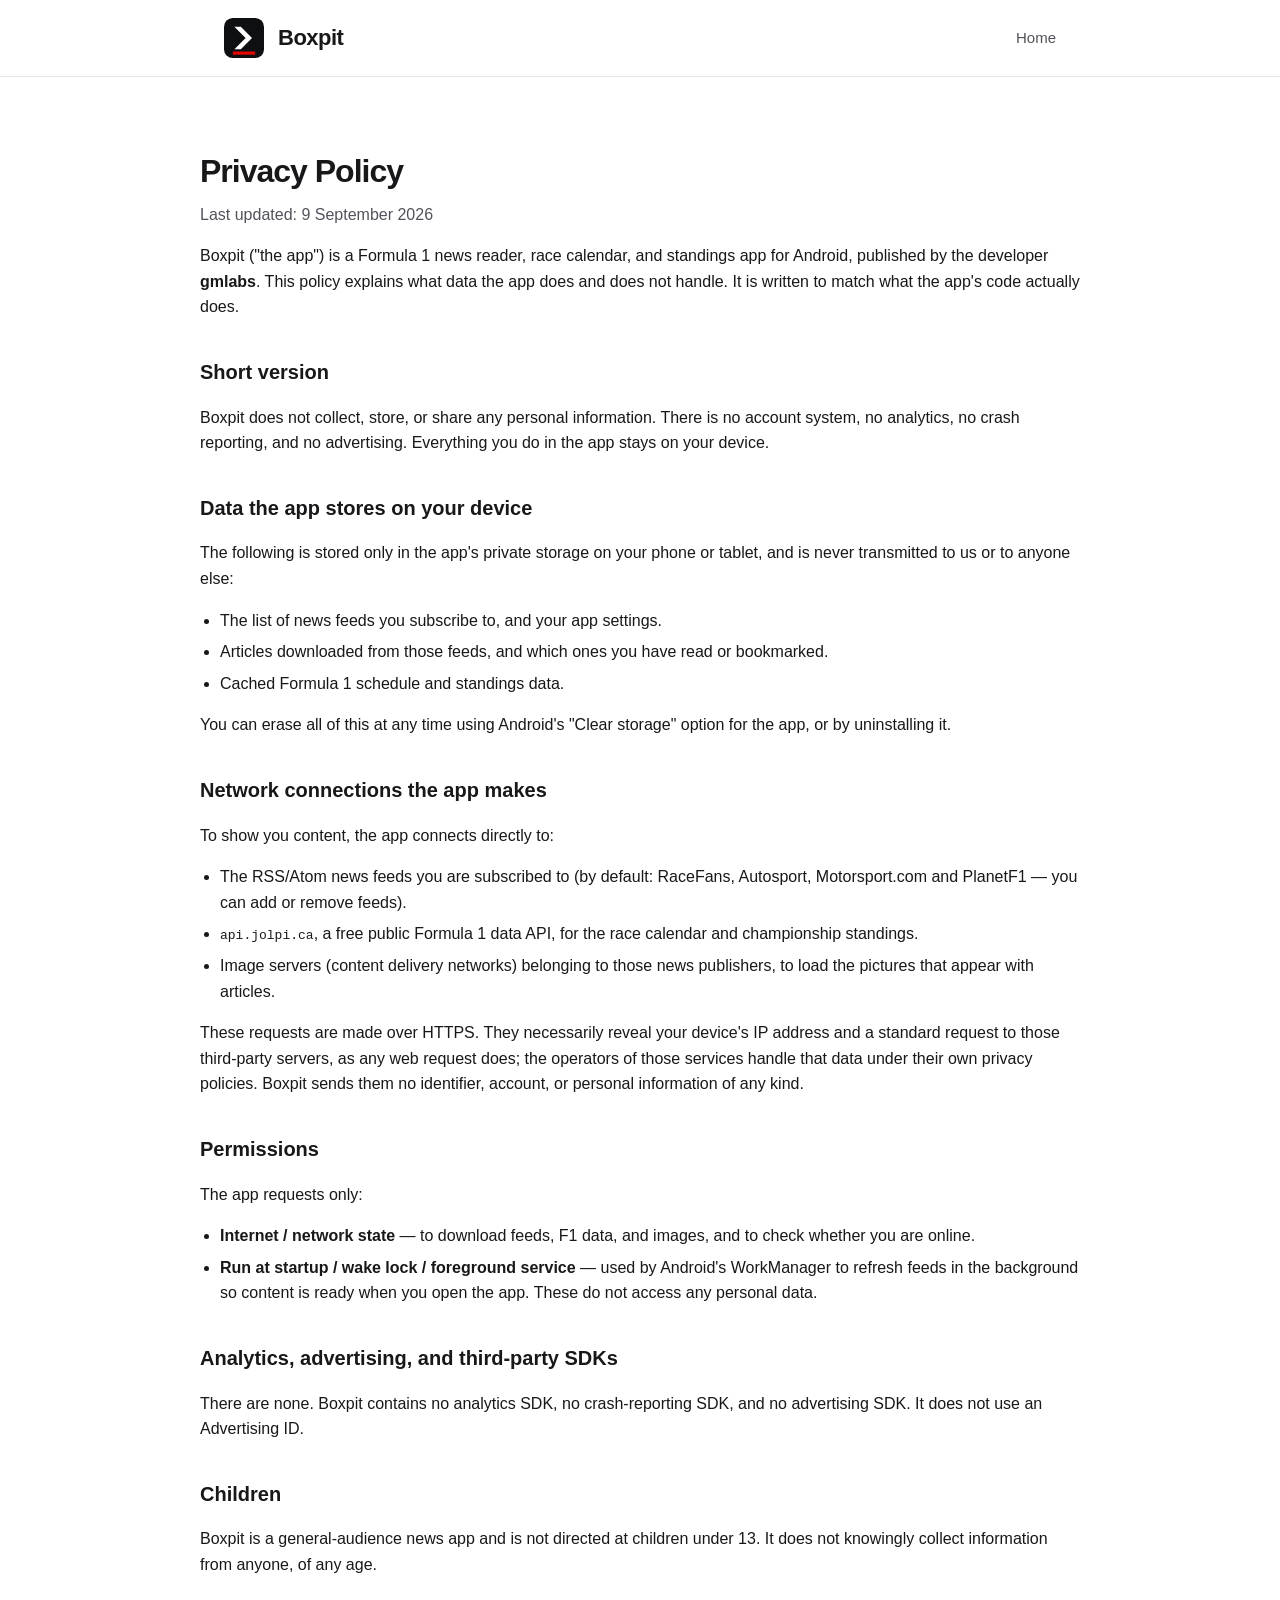
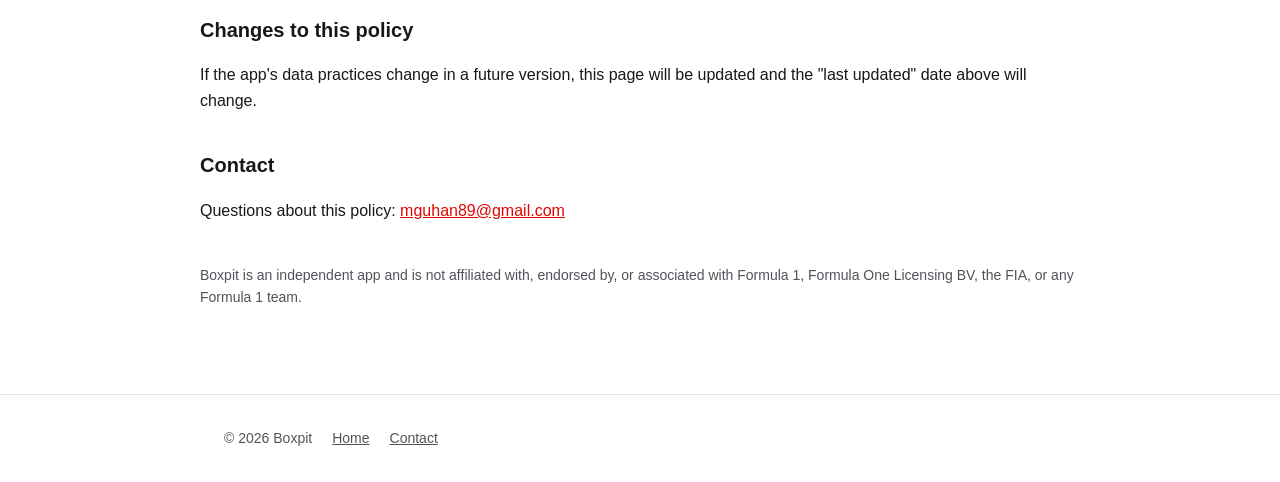
==== privacy.html @ 74173a6f "Boxpit website: landing page + privacy policy Co-Authored-By: Claude Sonnet 5 <noreply@anthropic.com" ====
<!doctype html>
<html lang="en">
<head>
<meta charset="utf-8">
<meta name="viewport" content="width=device-width, initial-scale=1">
<title>Boxpit — Privacy Policy</title>
<meta name="description" content="Boxpit's privacy policy. Boxpit collects no personal data, has no account system, and uses no analytics, crash-reporting, or advertising SDKs.">
<link rel="stylesheet" href="style.css">
<link rel="icon" href="assets/icon_512.png">
</head>
<body>

<header>
  <div class="wrap">
    <svg class="mark" viewBox="0 0 200 200" aria-hidden="true">
      <rect width="200" height="200" rx="44" fill="#0e0f10"/>
      <path d="M52 44 L108 100 L52 156 L84 156 L140 100 L84 44 Z" fill="#fff"/>
      <rect x="44" y="168" width="112" height="16" rx="4" fill="#E10600"/>
    </svg>
    <span class="brand">Boxpit</span>
    <nav><a href="index.html">Home</a></nav>
  </div>
</header>

<div class="legal wrap">
  <h1>Privacy Policy</h1>
  <p class="updated">Last updated: 9 September 2026</p>

  <p>Boxpit ("the app") is a Formula 1 news reader, race calendar, and standings app for
     Android, published by the developer <strong>gmlabs</strong>. This policy explains what
     data the app does and does not handle. It is written to match what the app's code
     actually does.</p>

  <h2>Short version</h2>
  <p>Boxpit does not collect, store, or share any personal information. There is no account
     system, no analytics, no crash reporting, and no advertising. Everything you do in the
     app stays on your device.</p>

  <h2>Data the app stores on your device</h2>
  <p>The following is stored only in the app's private storage on your phone or tablet, and
     is never transmitted to us or to anyone else:</p>
  <ul>
    <li>The list of news feeds you subscribe to, and your app settings.</li>
    <li>Articles downloaded from those feeds, and which ones you have read or bookmarked.</li>
    <li>Cached Formula 1 schedule and standings data.</li>
  </ul>
  <p>You can erase all of this at any time using Android's "Clear storage" option for the
     app, or by uninstalling it.</p>

  <h2>Network connections the app makes</h2>
  <p>To show you content, the app connects directly to:</p>
  <ul>
    <li>The RSS/Atom news feeds you are subscribed to (by default: RaceFans, Autosport,
        Motorsport.com and PlanetF1 — you can add or remove feeds).</li>
    <li><code>api.jolpi.ca</code>, a free public Formula 1 data API, for the race calendar and
        championship standings.</li>
    <li>Image servers (content delivery networks) belonging to those news publishers, to load
        the pictures that appear with articles.</li>
  </ul>
  <p>These requests are made over HTTPS. They necessarily reveal your device's IP address and
     a standard request to those third-party servers, as any web request does; the operators
     of those services handle that data under their own privacy policies. Boxpit sends them no
     identifier, account, or personal information of any kind.</p>

  <h2>Permissions</h2>
  <p>The app requests only:</p>
  <ul>
    <li><strong>Internet / network state</strong> — to download feeds, F1 data, and images,
        and to check whether you are online.</li>
    <li><strong>Run at startup / wake lock / foreground service</strong> — used by Android's
        WorkManager to refresh feeds in the background so content is ready when you open the
        app. These do not access any personal data.</li>
  </ul>

  <h2>Analytics, advertising, and third-party SDKs</h2>
  <p>There are none. Boxpit contains no analytics SDK, no crash-reporting SDK, and no
     advertising SDK. It does not use an Advertising ID.</p>

  <h2>Children</h2>
  <p>Boxpit is a general-audience news app and is not directed at children under 13. It does
     not knowingly collect information from anyone, of any age.</p>

  <h2>Changes to this policy</h2>
  <p>If the app's data practices change in a future version, this page will be updated and the
     "last updated" date above will change.</p>

  <h2>Contact</h2>
  <p>Questions about this policy: <a href="mailto:mguhan89@gmail.com">mguhan89@gmail.com</a></p>

  <p style="margin-top:40px; color:var(--muted); font-size:14px;">Boxpit is an independent app
     and is not affiliated with, endorsed by, or associated with Formula 1, Formula One
     Licensing BV, the FIA, or any Formula 1 team.</p>
</div>

<footer>
  <div class="wrap">
    <span>&copy; <span id="y">2026</span> Boxpit</span>
    <a href="index.html">Home</a>
    <a href="mailto:mguhan89@gmail.com">Contact</a>
  </div>
</footer>

<script>document.getElementById('y').textContent = new Date().getFullYear();</script>
</body>
</html>
---- style.css ----
/* Boxpit site — shared styles */
:root {
  --red: #E10600;
  --bg: #ffffff;
  --surface: #f4f4f5;
  --text: #18181b;
  --muted: #52525b;
  --border: #e4e4e7;
  --carbon: #161719;
}
@media (prefers-color-scheme: dark) {
  :root {
    --bg: #0c0d0e;
    --surface: #161719;
    --text: #f4f4f5;
    --muted: #a1a1aa;
    --border: #27272a;
  }
}

* { box-sizing: border-box; }
html { scroll-behavior: smooth; }
body {
  margin: 0;
  font-family: -apple-system, BlinkMacSystemFont, "Segoe UI", Roboto, Helvetica, Arial, sans-serif;
  background: var(--bg);
  color: var(--text);
  line-height: 1.6;
}
a { color: var(--red); }

.wrap { max-width: 880px; margin: 0 auto; padding: 0 24px; }

/* header */
header {
  border-bottom: 1px solid var(--border);
  background: var(--bg);
}
header .wrap {
  display: flex; align-items: center; gap: 14px;
  padding-top: 18px; padding-bottom: 18px;
}
.mark { width: 40px; height: 40px; flex: 0 0 40px; }
.brand { font-weight: 800; font-size: 22px; letter-spacing: -0.5px; }
header nav { margin-left: auto; display: flex; gap: 22px; font-size: 15px; }
header nav a { color: var(--muted); text-decoration: none; }
header nav a:hover { color: var(--text); }

/* hero */
.hero {
  background: radial-gradient(circle at 25% 20%, #2b2f33 0%, var(--carbon) 55%, #0c0d0e 100%);
  color: #fff;
  padding: 72px 0 64px;
  border-bottom: 4px solid var(--red);
}
.hero h1 { font-size: clamp(32px, 6vw, 52px); margin: 0 0 14px; letter-spacing: -1.5px; }
.hero p { font-size: clamp(16px, 2.5vw, 20px); color: #c9ccd1; max-width: 620px; margin: 0 0 28px; }
.badge {
  display: inline-block; padding: 12px 22px; border-radius: 999px;
  background: #fff; color: var(--carbon); font-weight: 700; text-decoration: none;
}
.badge.disabled { opacity: 0.55; }
.hero small { display: block; margin-top: 12px; color: #8b8f96; }

/* sections */
section { padding: 56px 0; }
section h2 { font-size: 26px; margin: 0 0 24px; letter-spacing: -0.5px; }

.features { display: grid; grid-template-columns: repeat(auto-fit, minmax(220px, 1fr)); gap: 20px; }
.card {
  background: var(--surface); border: 1px solid var(--border);
  border-radius: 12px; padding: 20px;
}
.card h3 { margin: 0 0 6px; font-size: 17px; }
.card p { margin: 0; color: var(--muted); font-size: 15px; }

.shots { display: grid; grid-template-columns: repeat(auto-fit, minmax(160px, 1fr)); gap: 16px; }
.shots img { width: 100%; border-radius: 12px; border: 1px solid var(--border); }

/* legal page */
.legal { padding: 48px 0 72px; }
.legal h1 { font-size: 32px; letter-spacing: -1px; margin-bottom: 4px; }
.legal .updated { color: var(--muted); margin-top: 0; }
.legal h2 { font-size: 20px; margin-top: 36px; }
.legal ul { padding-left: 20px; }
.legal li { margin: 6px 0; }

/* footer */
footer {
  border-top: 1px solid var(--border);
  padding: 32px 0;
  color: var(--muted); font-size: 14px;
}
footer .wrap { display: flex; flex-wrap: wrap; gap: 8px 20px; align-items: center; }
footer a { color: var(--muted); }
footer .spacer { margin-left: auto; }
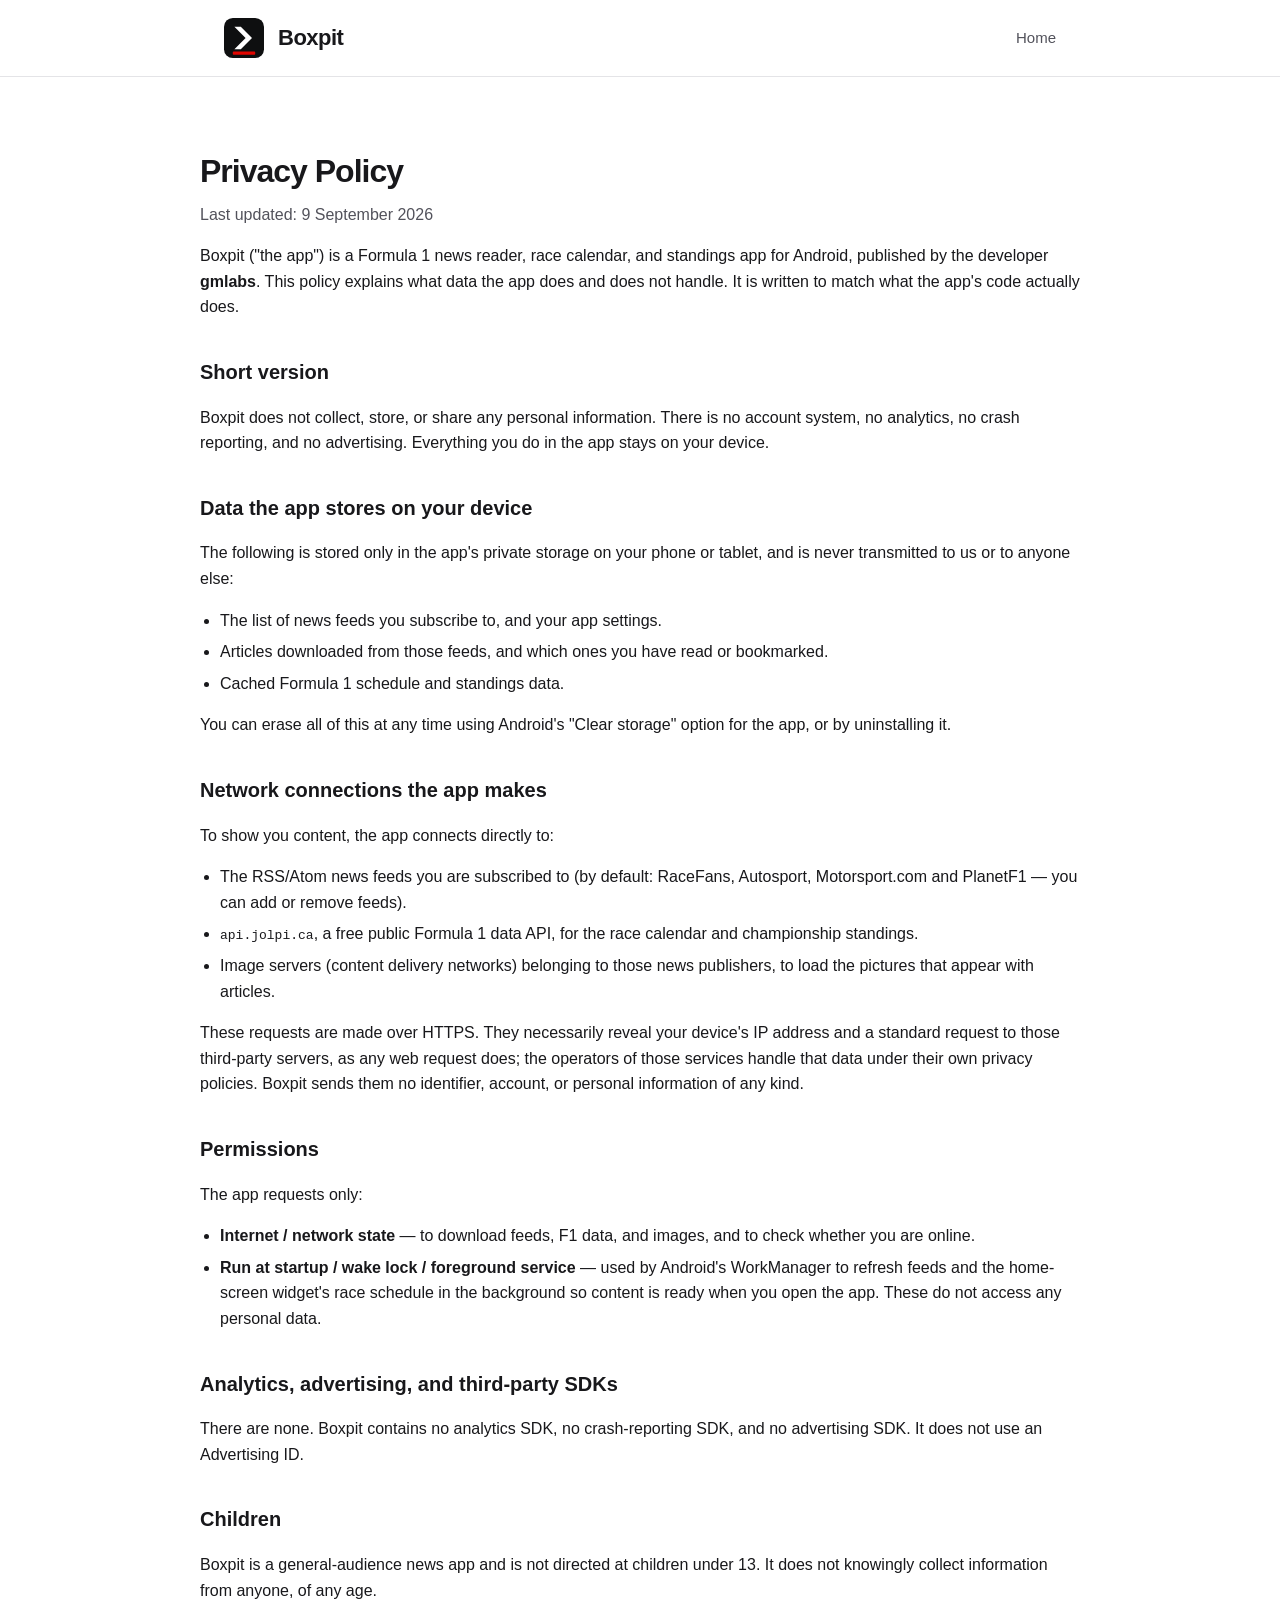
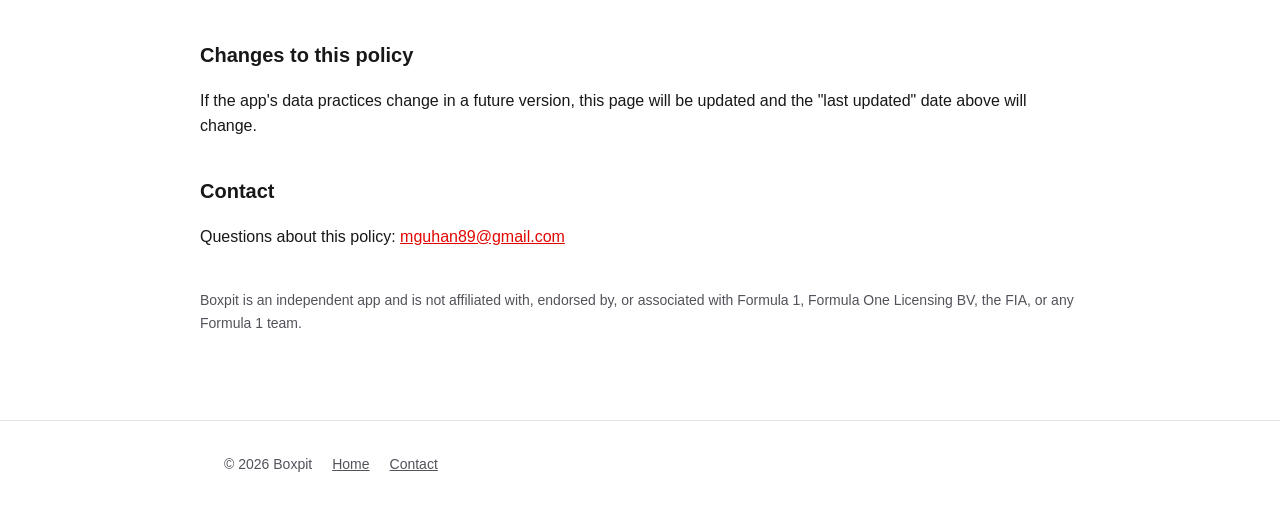
==== commit d1443560: "Refresh screenshots to the redesigned UI; note widget worker in privacy Co-Authored-By: Claude Sonne" ====
--- a/privacy.html
+++ b/privacy.html
@@ -68,8 +68,9 @@
     <li><strong>Internet / network state</strong> — to download feeds, F1 data, and images,
         and to check whether you are online.</li>
     <li><strong>Run at startup / wake lock / foreground service</strong> — used by Android's
-        WorkManager to refresh feeds in the background so content is ready when you open the
-        app. These do not access any personal data.</li>
+        WorkManager to refresh feeds and the home-screen widget's race schedule in the
+        background so content is ready when you open the app. These do not access any
+        personal data.</li>
   </ul>
 
   <h2>Analytics, advertising, and third-party SDKs</h2>
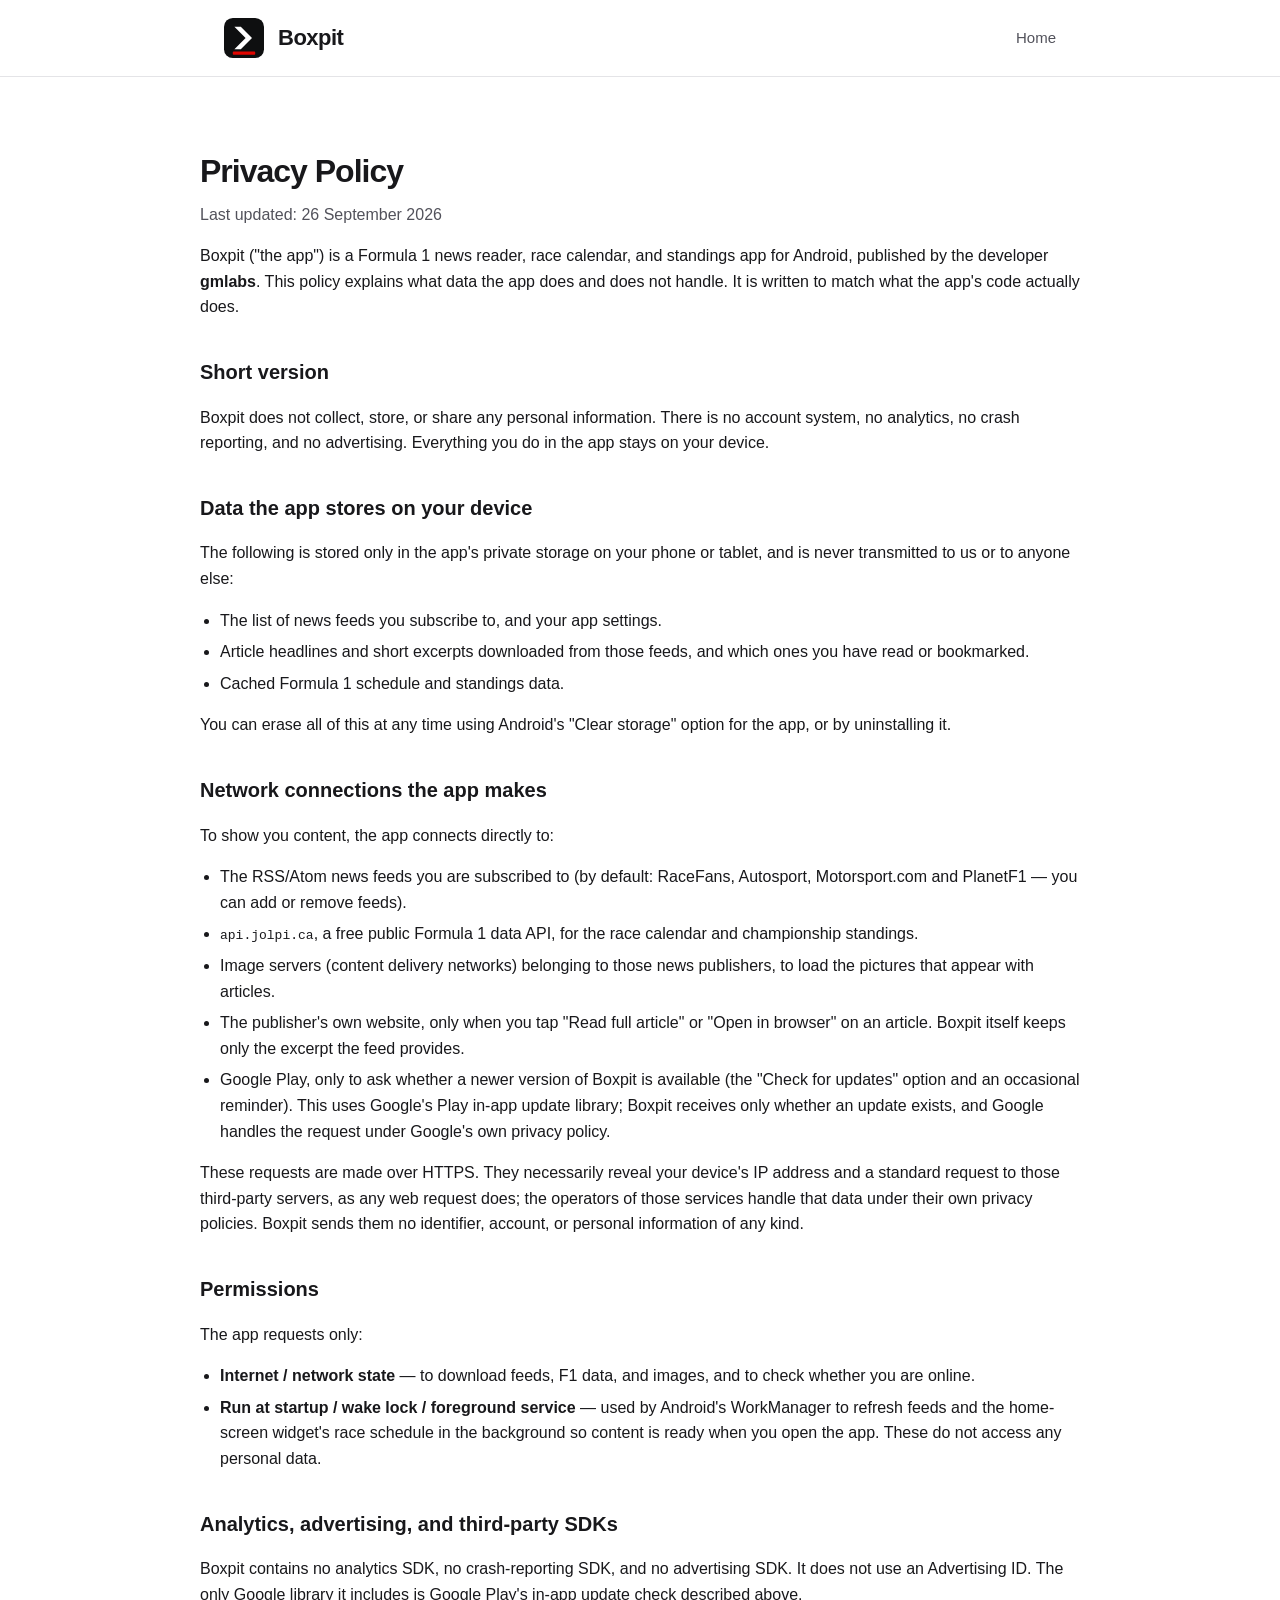
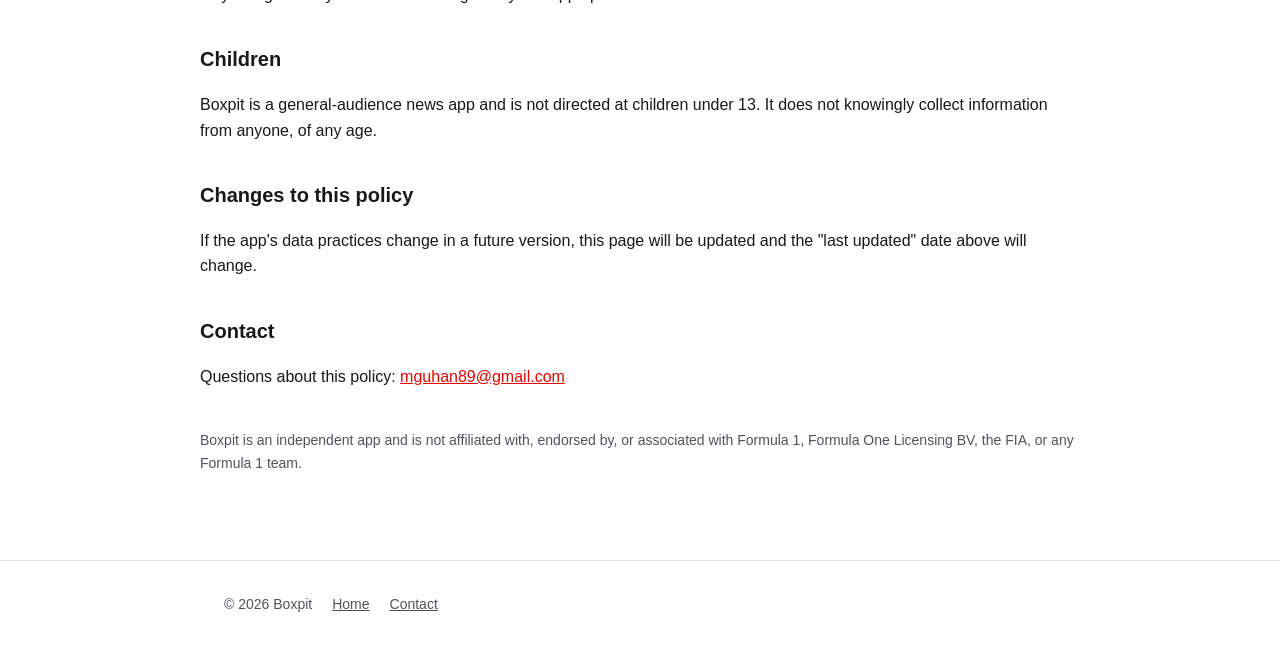
==== commit 0e3e8e8d: "Site update for 0.3.2: five widgets, excerpt and link out reading, update reminders, privacy policy " ====
--- a/privacy.html
+++ b/privacy.html
@@ -24,7 +24,7 @@
 
 <div class="legal wrap">
   <h1>Privacy Policy</h1>
-  <p class="updated">Last updated: 9 September 2026</p>
+  <p class="updated">Last updated: 26 September 2026</p>
 
   <p>Boxpit ("the app") is a Formula 1 news reader, race calendar, and standings app for
      Android, published by the developer <strong>gmlabs</strong>. This policy explains what
@@ -41,7 +41,7 @@
      is never transmitted to us or to anyone else:</p>
   <ul>
     <li>The list of news feeds you subscribe to, and your app settings.</li>
-    <li>Articles downloaded from those feeds, and which ones you have read or bookmarked.</li>
+    <li>Article headlines and short excerpts downloaded from those feeds, and which ones you have read or bookmarked.</li>
     <li>Cached Formula 1 schedule and standings data.</li>
   </ul>
   <p>You can erase all of this at any time using Android's "Clear storage" option for the
@@ -56,6 +56,12 @@
         championship standings.</li>
     <li>Image servers (content delivery networks) belonging to those news publishers, to load
         the pictures that appear with articles.</li>
+    <li>The publisher's own website, only when you tap "Read full article" or "Open in
+        browser" on an article. Boxpit itself keeps only the excerpt the feed provides.</li>
+    <li>Google Play, only to ask whether a newer version of Boxpit is available (the
+        "Check for updates" option and an occasional reminder). This uses Google's Play
+        in-app update library; Boxpit receives only whether an update exists, and Google handles
+        the request under Google's own privacy policy.</li>
   </ul>
   <p>These requests are made over HTTPS. They necessarily reveal your device's IP address and
      a standard request to those third-party servers, as any web request does; the operators
@@ -74,8 +80,9 @@
   </ul>
 
   <h2>Analytics, advertising, and third-party SDKs</h2>
-  <p>There are none. Boxpit contains no analytics SDK, no crash-reporting SDK, and no
-     advertising SDK. It does not use an Advertising ID.</p>
+  <p>Boxpit contains no analytics SDK, no crash-reporting SDK, and no advertising SDK. It does
+     not use an Advertising ID. The only Google library it includes is Google Play's in-app
+     update check described above.</p>
 
   <h2>Children</h2>
   <p>Boxpit is a general-audience news app and is not directed at children under 13. It does
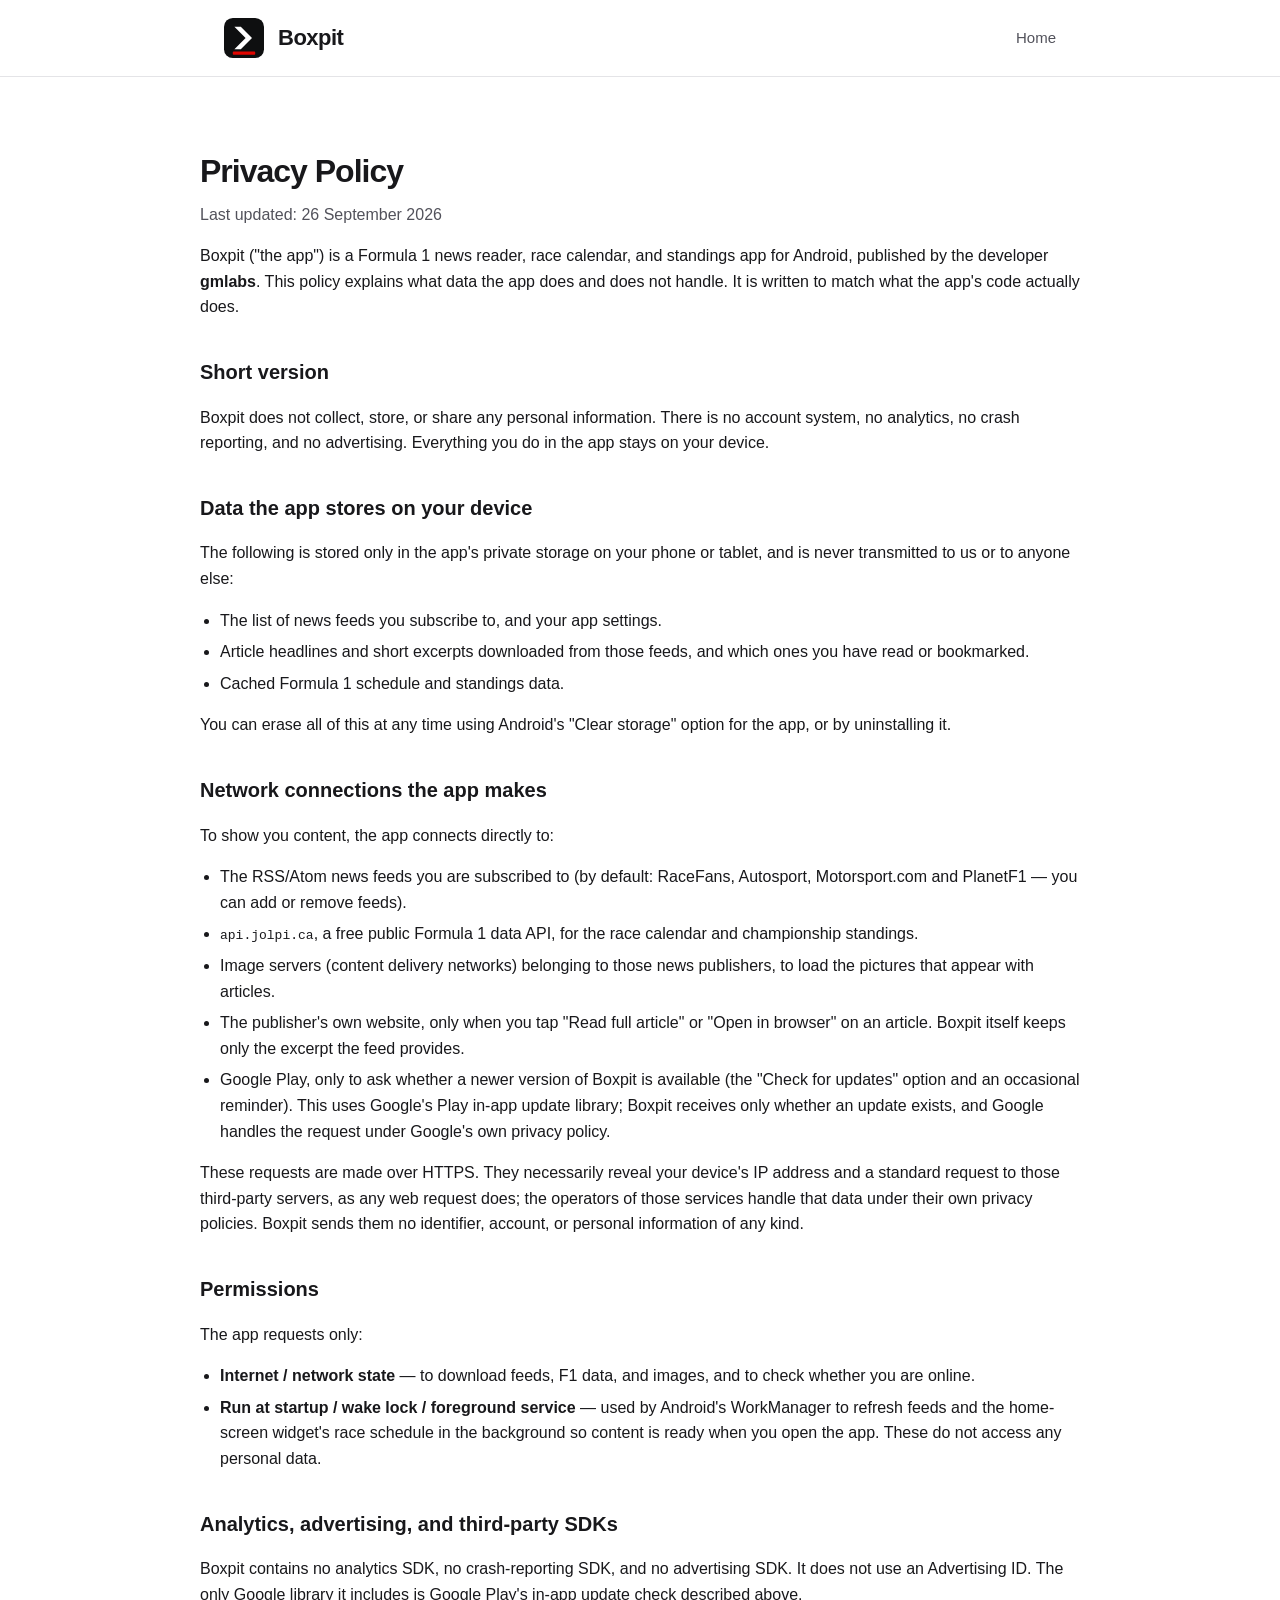
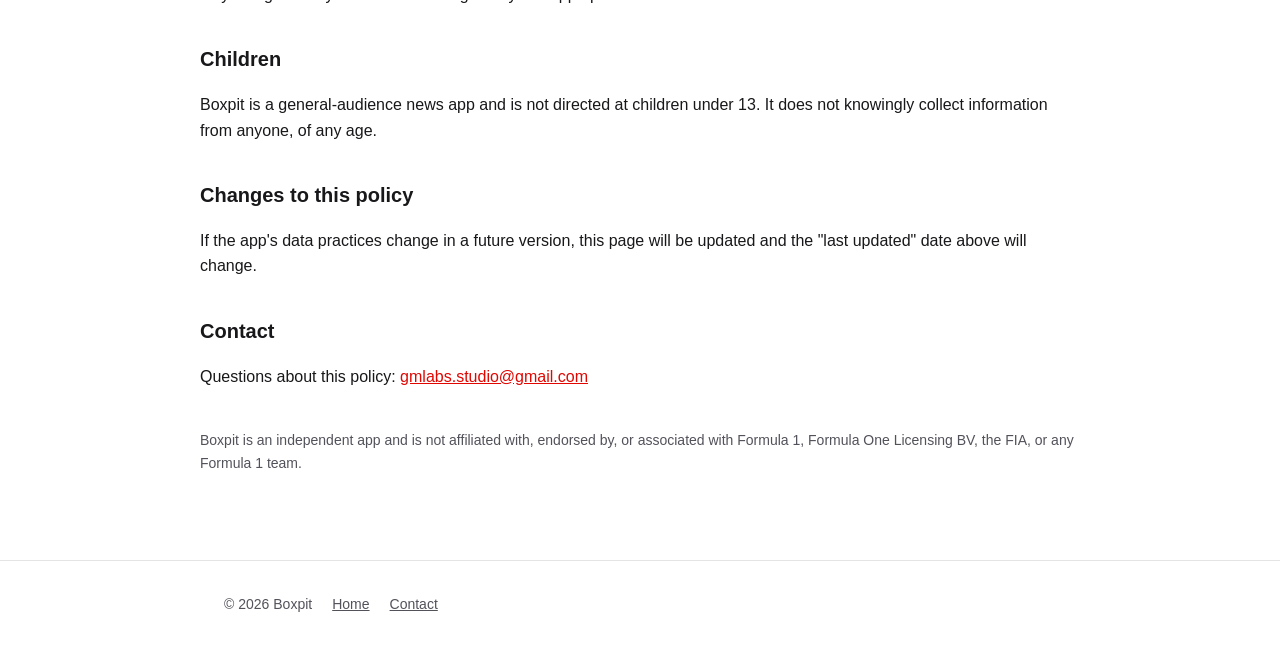
==== commit 399ca1e6: "Update contact email to gmlabs.studio@gmail.com" ====
--- a/privacy.html
+++ b/privacy.html
@@ -93,7 +93,7 @@
      "last updated" date above will change.</p>
 
   <h2>Contact</h2>
-  <p>Questions about this policy: <a href="mailto:mguhan89@gmail.com">mguhan89@gmail.com</a></p>
+  <p>Questions about this policy: <a href="mailto:gmlabs.studio@gmail.com">gmlabs.studio@gmail.com</a></p>
 
   <p style="margin-top:40px; color:var(--muted); font-size:14px;">Boxpit is an independent app
      and is not affiliated with, endorsed by, or associated with Formula 1, Formula One
@@ -104,7 +104,7 @@
   <div class="wrap">
     <span>&copy; <span id="y">2026</span> Boxpit</span>
     <a href="index.html">Home</a>
-    <a href="mailto:mguhan89@gmail.com">Contact</a>
+    <a href="mailto:gmlabs.studio@gmail.com">Contact</a>
   </div>
 </footer>
 
